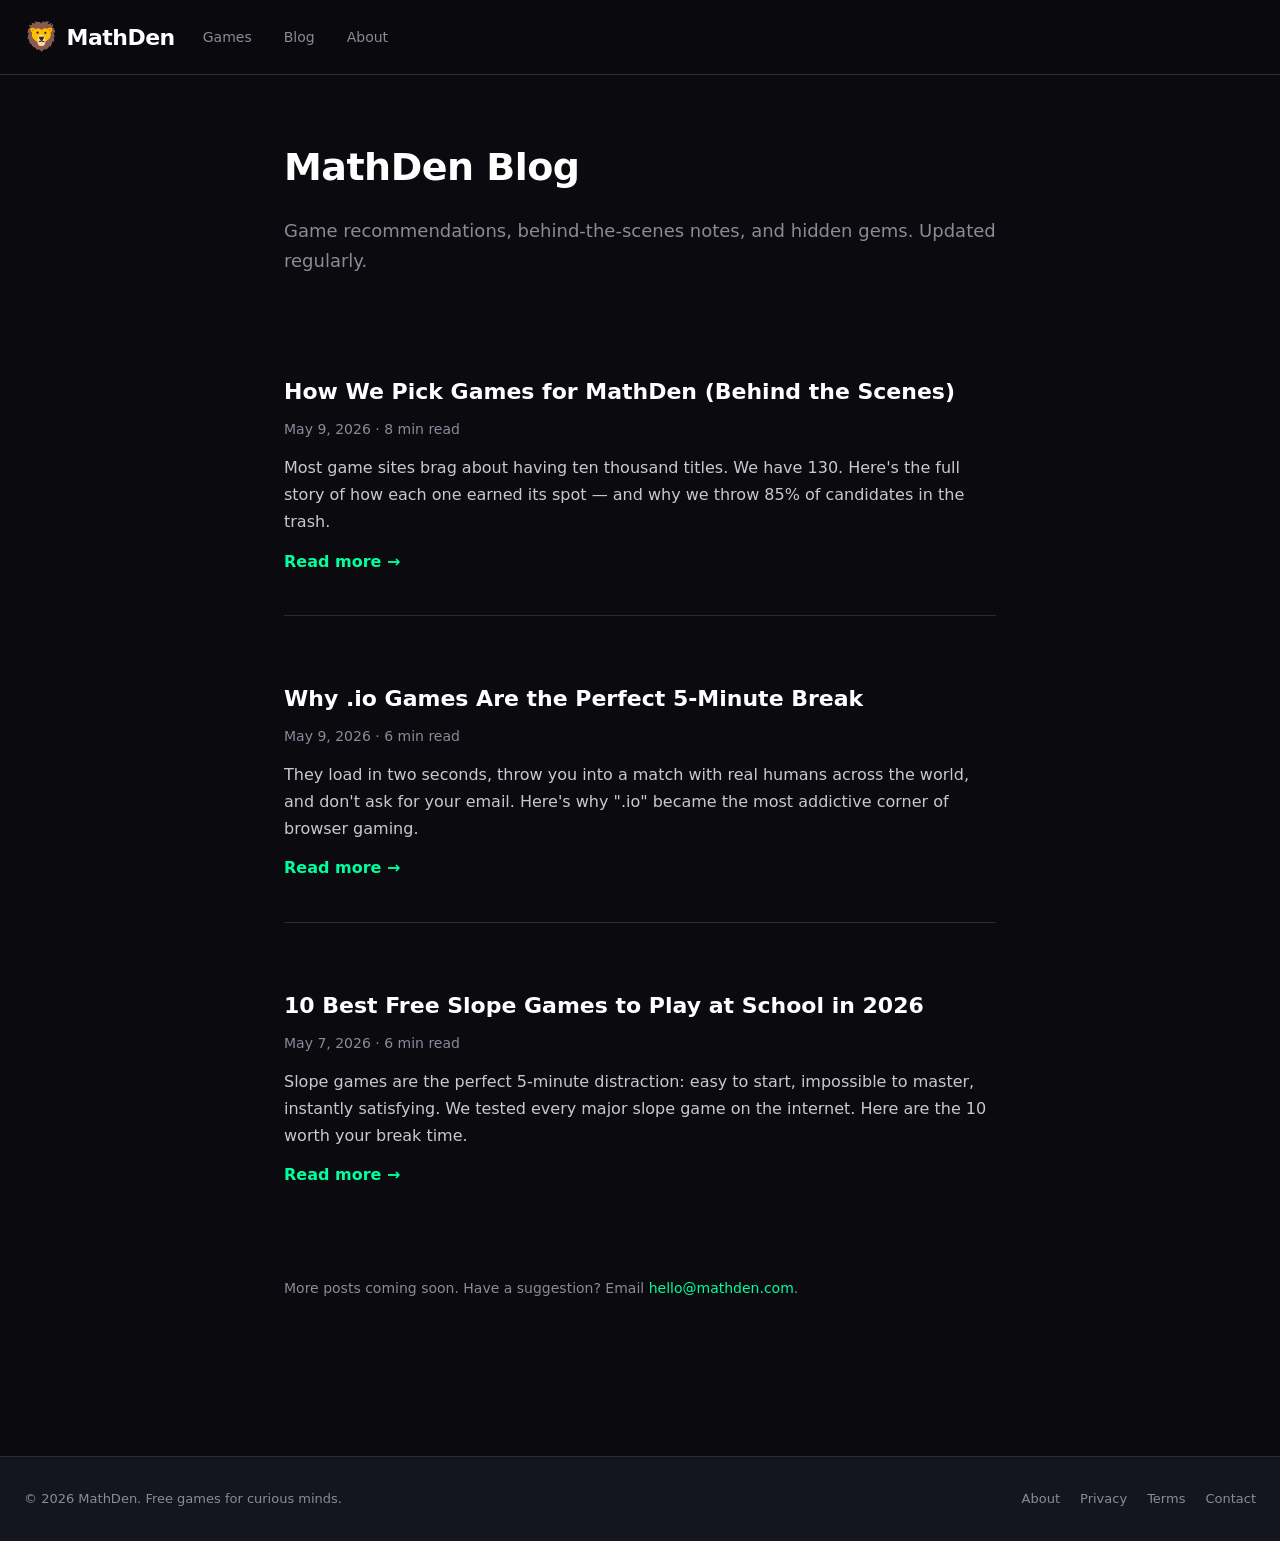
==== blog/index.html @ ac7a28ba "Add Blog nav link + blog index page" ====
<!DOCTYPE html>
<html lang="en">
<head>
  <meta charset="UTF-8">
  <meta name="viewport" content="width=device-width, initial-scale=1.0">

  <title>Blog — MathDen</title>
  <meta name="description" content="Game recommendations, behind-the-scenes notes, and hidden gems from MathDen.">

  <link rel="icon" type="image/svg+xml" href="/favicon.svg">
  <link rel="icon" type="image/png" sizes="32x32" href="/assets/images/favicon-32.png">
  <link rel="icon" type="image/png" sizes="16x16" href="/assets/images/favicon-16.png">
  <link rel="apple-touch-icon" sizes="180x180" href="/assets/images/favicon-180.png">

  <meta property="og:title" content="Blog — MathDen">
  <meta property="og:description" content="Game recommendations, behind-the-scenes notes, and hidden gems from MathDen.">
  <meta property="og:image" content="https://mathden.com/assets/images/og-image.png">
  <meta property="og:url" content="https://mathden.com/blog/">
  <meta property="og:type" content="website">
  <meta property="og:site_name" content="MathDen">

  <link rel="stylesheet" href="/assets/css/style.css">
</head>
<body>

  <header>
    <div class="header-inner">
      <a href="/" class="logo">
        <span class="logo-emoji">🦁</span>
        <span>MathDen</span>
      </a>
      <nav class="header-nav">
        <a href="/" class="header-nav-link">Games</a>
        <a href="/blog/" class="header-nav-link">Blog</a>
        <a href="/about.html" class="header-nav-link">About</a>
      </nav>
    </div>
  </header>

  <main class="text-page">
    <h1>MathDen Blog</h1>
    <p class="lead">Game recommendations, behind-the-scenes notes, and hidden gems. Updated regularly.</p>

    <article style="padding: 24px 0; border-bottom: 1px solid var(--border);">
      <h2 style="margin-bottom: 8px;"><a href="/blog/how-we-pick-games.html" style="color: var(--text); text-decoration: none;">How We Pick Games for MathDen (Behind the Scenes)</a></h2>
      <p style="color: var(--text-dim); font-size: 14px; margin: 0 0 12px;">May 9, 2026 · 8 min read</p>
      <p style="margin: 0;">Most game sites brag about having ten thousand titles. We have 130. Here's the full story of how each one earned its spot — and why we throw 85% of candidates in the trash.</p>
      <p style="margin-top: 12px;"><a href="/blog/how-we-pick-games.html" style="color: var(--accent); text-decoration: none; font-weight: 600;">Read more →</a></p>
    </article>

    <article style="padding: 24px 0; border-bottom: 1px solid var(--border);">
      <h2 style="margin-bottom: 8px;"><a href="/blog/why-io-games-perfect-break.html" style="color: var(--text); text-decoration: none;">Why .io Games Are the Perfect 5-Minute Break</a></h2>
      <p style="color: var(--text-dim); font-size: 14px; margin: 0 0 12px;">May 9, 2026 · 6 min read</p>
      <p style="margin: 0;">They load in two seconds, throw you into a match with real humans across the world, and don't ask for your email. Here's why ".io" became the most addictive corner of browser gaming.</p>
      <p style="margin-top: 12px;"><a href="/blog/why-io-games-perfect-break.html" style="color: var(--accent); text-decoration: none; font-weight: 600;">Read more →</a></p>
    </article>

    <article style="padding: 24px 0;">
      <h2 style="margin-bottom: 8px;"><a href="/blog/best-slope-games-2026.html" style="color: var(--text); text-decoration: none;">10 Best Free Slope Games to Play at School in 2026</a></h2>
      <p style="color: var(--text-dim); font-size: 14px; margin: 0 0 12px;">May 7, 2026 · 6 min read</p>
      <p style="margin: 0;">Slope games are the perfect 5-minute distraction: easy to start, impossible to master, instantly satisfying. We tested every major slope game on the internet. Here are the 10 worth your break time.</p>
      <p style="margin-top: 12px;"><a href="/blog/best-slope-games-2026.html" style="color: var(--accent); text-decoration: none; font-weight: 600;">Read more →</a></p>
    </article>

    <p style="margin-top: 48px; color: var(--text-dim); font-size: 14px;">More posts coming soon. Have a suggestion? Email <a href="mailto:hello@mathden.com" style="color: var(--accent);">hello@mathden.com</a>.</p>
  </main>

  <footer class="site-footer">
    <div class="footer-inner">
      <p>© 2026 MathDen. Free games for curious minds.</p>
      <nav class="footer-links">
        <a href="/about.html">About</a>
        <a href="/privacy.html">Privacy</a>
        <a href="/terms.html">Terms</a>
        <a href="mailto:hello@mathden.com">Contact</a>
      </nav>
    </div>
  </footer>

</body>
</html>
---- assets/css/style.css ----
/* ============================================
   MATHDEN STYLESHEET — v1
   ============================================ */

/* Reset + Base */
* {
  margin: 0;
  padding: 0;
  box-sizing: border-box;
}

:root {
  --bg: #0a0a0f;
  --bg-card: #15151f;
  --bg-card-hover: #1e1e2d;
  --border: #2a2a3a;
  --text: #ffffff;
  --text-dim: #8a8a9a;
  --accent: #00ff9d;
  --accent-glow: rgba(0, 255, 157, 0.15);
  --radius: 16px;
}

body {
  font-family: -apple-system, BlinkMacSystemFont, "Segoe UI", system-ui, sans-serif;
  background: var(--bg);
  color: var(--text);
  min-height: 100vh;
  line-height: 1.5;
}

/* ============================================
   HEADER
   ============================================ */
header {
  position: sticky;
  top: 0;
  background: rgba(10, 10, 15, 0.85);
  backdrop-filter: blur(12px);
  border-bottom: 1px solid var(--border);
  padding: 16px 24px;
  z-index: 100;
}

.header-inner {
  max-width: 1400px;
  margin: 0 auto;
  display: flex;
  align-items: center;
  gap: 24px;
}

.logo {
  display: flex;
  align-items: center;
  gap: 8px;
  font-size: 22px;
  font-weight: 800;
  letter-spacing: -0.5px;
  color: var(--text);
  text-decoration: none;
  white-space: nowrap;
}

.logo-emoji {
  font-size: 28px;
}

.search-bar {
  flex: 1;
  max-width: 500px;
  position: relative;
}

.search-bar input {
  width: 100%;
  padding: 12px 18px 12px 44px;
  background: var(--bg-card);
  border: 1px solid var(--border);
  border-radius: 999px;
  color: var(--text);
  font-size: 15px;
  transition: all 0.2s;
}

.search-bar input:focus {
  outline: none;
  border-color: var(--accent);
  box-shadow: 0 0 0 3px var(--accent-glow);
}

.search-bar input::placeholder {
  color: var(--text-dim);
}

.search-icon {
  position: absolute;
  left: 16px;
  top: 50%;
  transform: translateY(-50%);
  color: var(--text-dim);
  pointer-events: none;
}

/* ============================================
   MAIN LAYOUT
   ============================================ */
main {
  max-width: 1400px;
  margin: 0 auto;
  padding: 32px 24px 80px;
}

.section-title {
  font-size: 24px;
  font-weight: 700;
  margin-bottom: 20px;
  letter-spacing: -0.3px;
}

/* ============================================
   GAME GRID
   ============================================ */
.game-grid {
  display: grid;
  grid-template-columns: repeat(4, 1fr);
  gap: 20px;
}

@media (max-width: 1024px) {
  .game-grid {
    grid-template-columns: repeat(3, 1fr);
  }
}

@media (max-width: 720px) {
  .game-grid {
    grid-template-columns: repeat(2, 1fr);
    gap: 12px;
  }
}

/* ============================================
   GAME CARD
   ============================================ */
.game-card {
  background: var(--bg-card);
  border: 1px solid var(--border);
  border-radius: var(--radius);
  overflow: hidden;
  cursor: pointer;
  transition: all 0.2s ease;
  text-decoration: none;
  color: inherit;
  display: block;
}

.game-card:hover {
  transform: translateY(-4px);
  background: var(--bg-card-hover);
  border-color: var(--accent);
  box-shadow: 0 8px 24px var(--accent-glow);
}

.game-card-thumb {
  width: 100%;
  aspect-ratio: 16/10;
  background: var(--bg);
  object-fit: cover;
  display: block;
}

.game-card-body {
  padding: 12px 14px;
}

.game-card-title {
  font-size: 15px;
  font-weight: 600;
  margin-bottom: 4px;
  white-space: nowrap;
  overflow: hidden;
  text-overflow: ellipsis;
}

.game-card-tag {
  font-size: 12px;
  color: var(--text-dim);
}

/* ============================================
   EMPTY STATE
   ============================================ */
.empty-state {
  text-align: center;
  padding: 80px 20px;
  color: var(--text-dim);
}
/* ============================================
   CATEGORY TABS
   ============================================ */
.category-tabs {
  display: flex;
  gap: 8px;
  overflow-x: auto;
  padding-bottom: 12px;
  margin-bottom: 28px;
  scrollbar-width: none;
  -ms-overflow-style: none;
}

.category-tabs::-webkit-scrollbar {
  display: none;
}

.category-tab {
  background: var(--bg-card);
  border: 1px solid var(--border);
  color: var(--text-dim);
  padding: 10px 18px;
  border-radius: 999px;
  font-size: 14px;
  font-weight: 600;
  cursor: pointer;
  white-space: nowrap;
  transition: all 0.2s;
  font-family: inherit;
}

.category-tab:hover {
  color: var(--text);
  border-color: var(--accent);
}

.category-tab.active {
  background: var(--accent);
  color: #000;
  border-color: var(--accent);
}

/* Section spacing */
section {
  margin-bottom: 40px;
}

/* ============================================
   FOOTER
   ============================================ */
.site-footer {
  border-top: 1px solid var(--border);
  padding: 32px 24px;
  background: var(--bg-card);
  color: var(--text-dim);
  font-size: 13px;
  margin-top: 60px;
}

.footer-inner {
  max-width: 1400px;
  margin: 0 auto;
  display: flex;
  justify-content: space-between;
  align-items: center;
  flex-wrap: wrap;
  gap: 16px;
}

.footer-links {
  display: flex;
  gap: 20px;
  flex-wrap: wrap;
}

.footer-links a {
  color: var(--text-dim);
  text-decoration: none;
  transition: color 0.2s;
}

.footer-links a:hover {
  color: var(--accent);
}

/* ============================================
   MOBILE REFINEMENTS
   ============================================ */
@media (max-width: 480px) {
  .header-inner {
    gap: 12px;
  }

  .logo span:last-child {
    display: none;
  }

  .logo-emoji {
    font-size: 30px;
  }

  .search-bar input {
    padding: 10px 16px 10px 40px;
    font-size: 14px;
  }

  .section-title {
    font-size: 20px;
  }

  main {
    padding: 20px 16px 60px;
  }

  .category-tab {
    padding: 8px 14px;
    font-size: 13px;
  }

  .footer-inner {
    flex-direction: column;
    text-align: center;
  }
}
/* ============================================
   TEXT PAGES (About, Privacy, Terms)
   ============================================ */
.text-page {
  max-width: 760px;
  margin: 0 auto;
  padding: 60px 24px 80px;
  line-height: 1.7;
}

.text-page h1 {
  font-size: 38px;
  margin-bottom: 16px;
  letter-spacing: -0.5px;
}

.text-page h2 {
  font-size: 22px;
  margin: 40px 0 12px;
  color: var(--text);
}

.text-page .lead {
  font-size: 18px;
  color: var(--text-dim);
  margin-bottom: 32px;
}

.text-page p,
.text-page ul {
  color: #c8c8d0;
  margin-bottom: 16px;
}

.text-page ul {
  padding-left: 24px;
}

.text-page li {
  margin-bottom: 8px;
}

.text-page a {
  color: var(--accent);
  text-decoration: none;
}

.text-page a:hover {
  text-decoration: underline;
}

@media (max-width: 480px) {
  .text-page h1 {
    font-size: 28px;
  }
  
  .text-page h2 {
    font-size: 18px;
  }
  
  .text-page {
    padding: 40px 16px 60px;
  }
}
/* ============================================
   AD SLOTS
   ============================================ */
.ad-slot {
  max-width: 1400px;
  margin: 20px auto;
  padding: 0 24px;
  text-align: center;
  min-height: 90px;
  display: flex;
  justify-content: center;
  align-items: center;
}

/* When slot is empty (no ad loaded), hide it */
.ad-slot:empty {
  display: none;
}

/* Ads inside fill nicely */
.ad-slot iframe,
.ad-slot ins,
.ad-slot > div {
  max-width: 100%;
}

/* Spacing tweaks for each placement */
.ad-top {
  margin-top: 8px;
  margin-bottom: 24px;
}

.ad-middle {
  margin: 40px auto;
}

.ad-below-game {
  margin: 16px auto 32px;
}

@media (max-width: 480px) {
  .ad-slot {
    padding: 0 16px;
    min-height: 60px;
    margin: 16px auto;
  }
}
/* TEMPORARY: show ad slot positions for development */
.ad-slot:empty {
  display: flex;
  background: rgba(0, 255, 157, 0.05);
  border: 2px dashed var(--accent);
  border-radius: 8px;
  color: var(--accent);
  font-size: 12px;
  opacity: 0.4;
}

.ad-slot:empty::before {
  content: "AD SLOT — " attr(data-slot);
}

/* ============================================
   ADSTERRA MOBILE STICKY BANNER (320x50)
   Shows only on phones, fixed at bottom
   ============================================ */
.ad-mobile-sticky {
  display: none;
}

@media (max-width: 768px) {
  .ad-mobile-sticky {
    display: block;
    position: fixed;
    bottom: 0;
    left: 0;
    right: 0;
    background: var(--bg-card);
    border-top: 1px solid var(--border);
    z-index: 9999;
    text-align: center;
    padding: 4px 0;
    min-height: 56px;
  }

  /* Push site content up so footer/last cards aren't covered */
  body {
    padding-bottom: 64px;
  }
}
/* ============================================
   LOAD MORE
   ============================================ */
.load-more-wrap {
  text-align: center;
  margin: 40px auto 20px;
  padding: 0 24px;
}

.load-more-count {
  color: var(--text-dim);
  font-size: 13px;
  margin: 0 0 12px;
}

.load-more-btn {
  background: var(--accent);
  color: #000;
  border: none;
  padding: 14px 32px;
  border-radius: 999px;
  font-size: 15px;
  font-weight: 700;
  cursor: pointer;
  font-family: inherit;
  transition: transform 0.1s, box-shadow 0.1s;
}

.load-more-btn:hover {
  transform: translateY(-1px);
  box-shadow: 0 4px 16px rgba(0, 255, 157, 0.3);
}

.load-more-btn:active {
  transform: translateY(0);
}

@media (max-width: 480px) {
  .load-more-btn {
    padding: 12px 28px;
    font-size: 14px;
    width: 100%;
    max-width: 280px;
  }
}
/* ============================================
   HEADER NAV
   ============================================ */
.header-nav {
  display: flex;
  gap: 24px;
  align-items: center;
}

.header-nav-link {
  color: var(--text-dim);
  text-decoration: none;
  font-size: 14px;
  font-weight: 500;
  padding: 8px 4px;
  transition: color 0.15s;
}

.header-nav-link:hover {
  color: var(--accent);
}

@media (max-width: 600px) {
  .header-nav {
    gap: 16px;
  }
  .header-nav-link {
    font-size: 13px;
  }
}
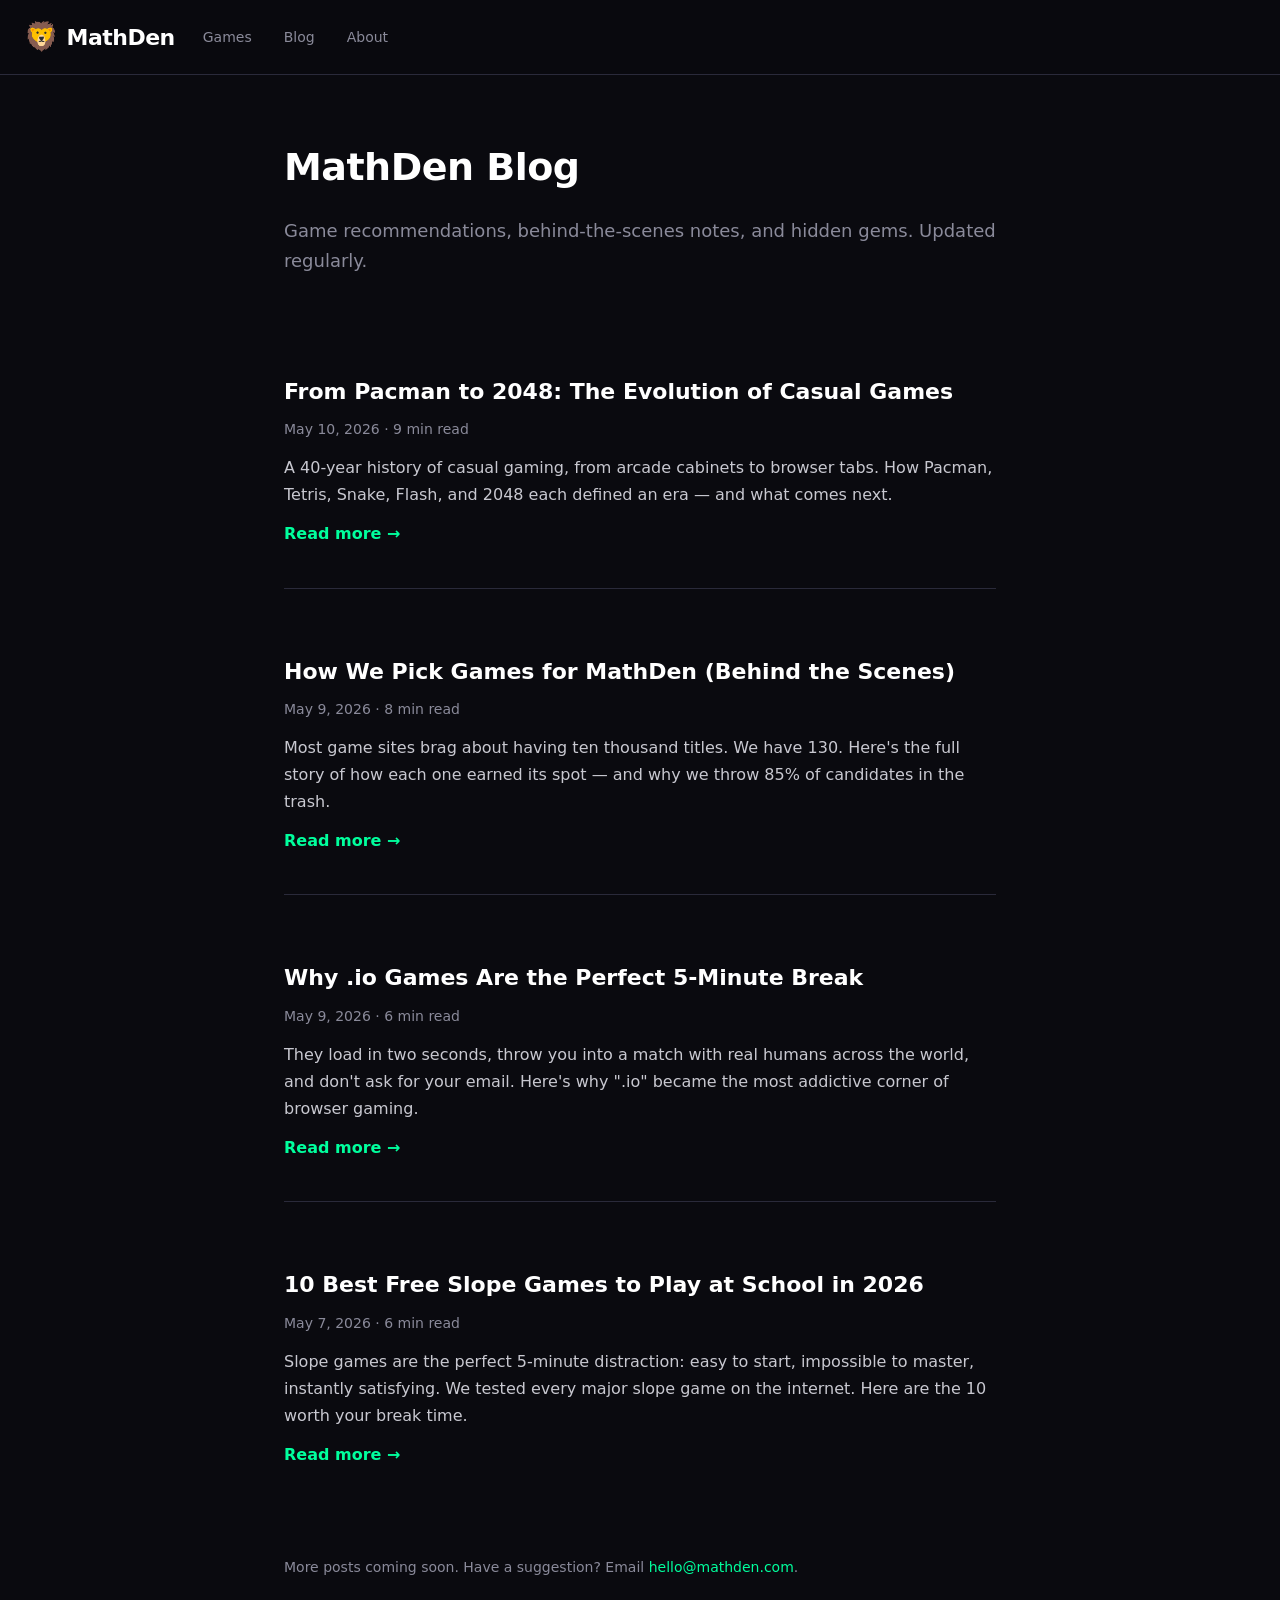
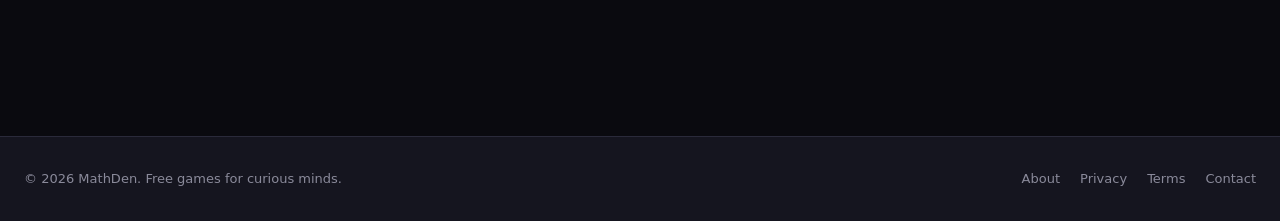
==== commit 6d236674: "Blog post 4: Evolution of casual games + blog index update" ====
--- a/blog/index.html
+++ b/blog/index.html
@@ -42,6 +42,13 @@
     <p class="lead">Game recommendations, behind-the-scenes notes, and hidden gems. Updated regularly.</p>
 
     <article style="padding: 24px 0; border-bottom: 1px solid var(--border);">
+      <h2 style="margin-bottom: 8px;"><a href="/blog/evolution-of-casual-games.html" style="color: var(--text); text-decoration: none;">From Pacman to 2048: The Evolution of Casual Games</a></h2>
+      <p style="color: var(--text-dim); font-size: 14px; margin: 0 0 12px;">May 10, 2026 · 9 min read</p>
+      <p style="margin: 0;">A 40-year history of casual gaming, from arcade cabinets to browser tabs. How Pacman, Tetris, Snake, Flash, and 2048 each defined an era — and what comes next.</p>
+      <p style="margin-top: 12px;"><a href="/blog/evolution-of-casual-games.html" style="color: var(--accent); text-decoration: none; font-weight: 600;">Read more →</a></p>
+    </article>
+
+    <article style="padding: 24px 0; border-bottom: 1px solid var(--border);">
       <h2 style="margin-bottom: 8px;"><a href="/blog/how-we-pick-games.html" style="color: var(--text); text-decoration: none;">How We Pick Games for MathDen (Behind the Scenes)</a></h2>
       <p style="color: var(--text-dim); font-size: 14px; margin: 0 0 12px;">May 9, 2026 · 8 min read</p>
       <p style="margin: 0;">Most game sites brag about having ten thousand titles. We have 130. Here's the full story of how each one earned its spot — and why we throw 85% of candidates in the trash.</p>
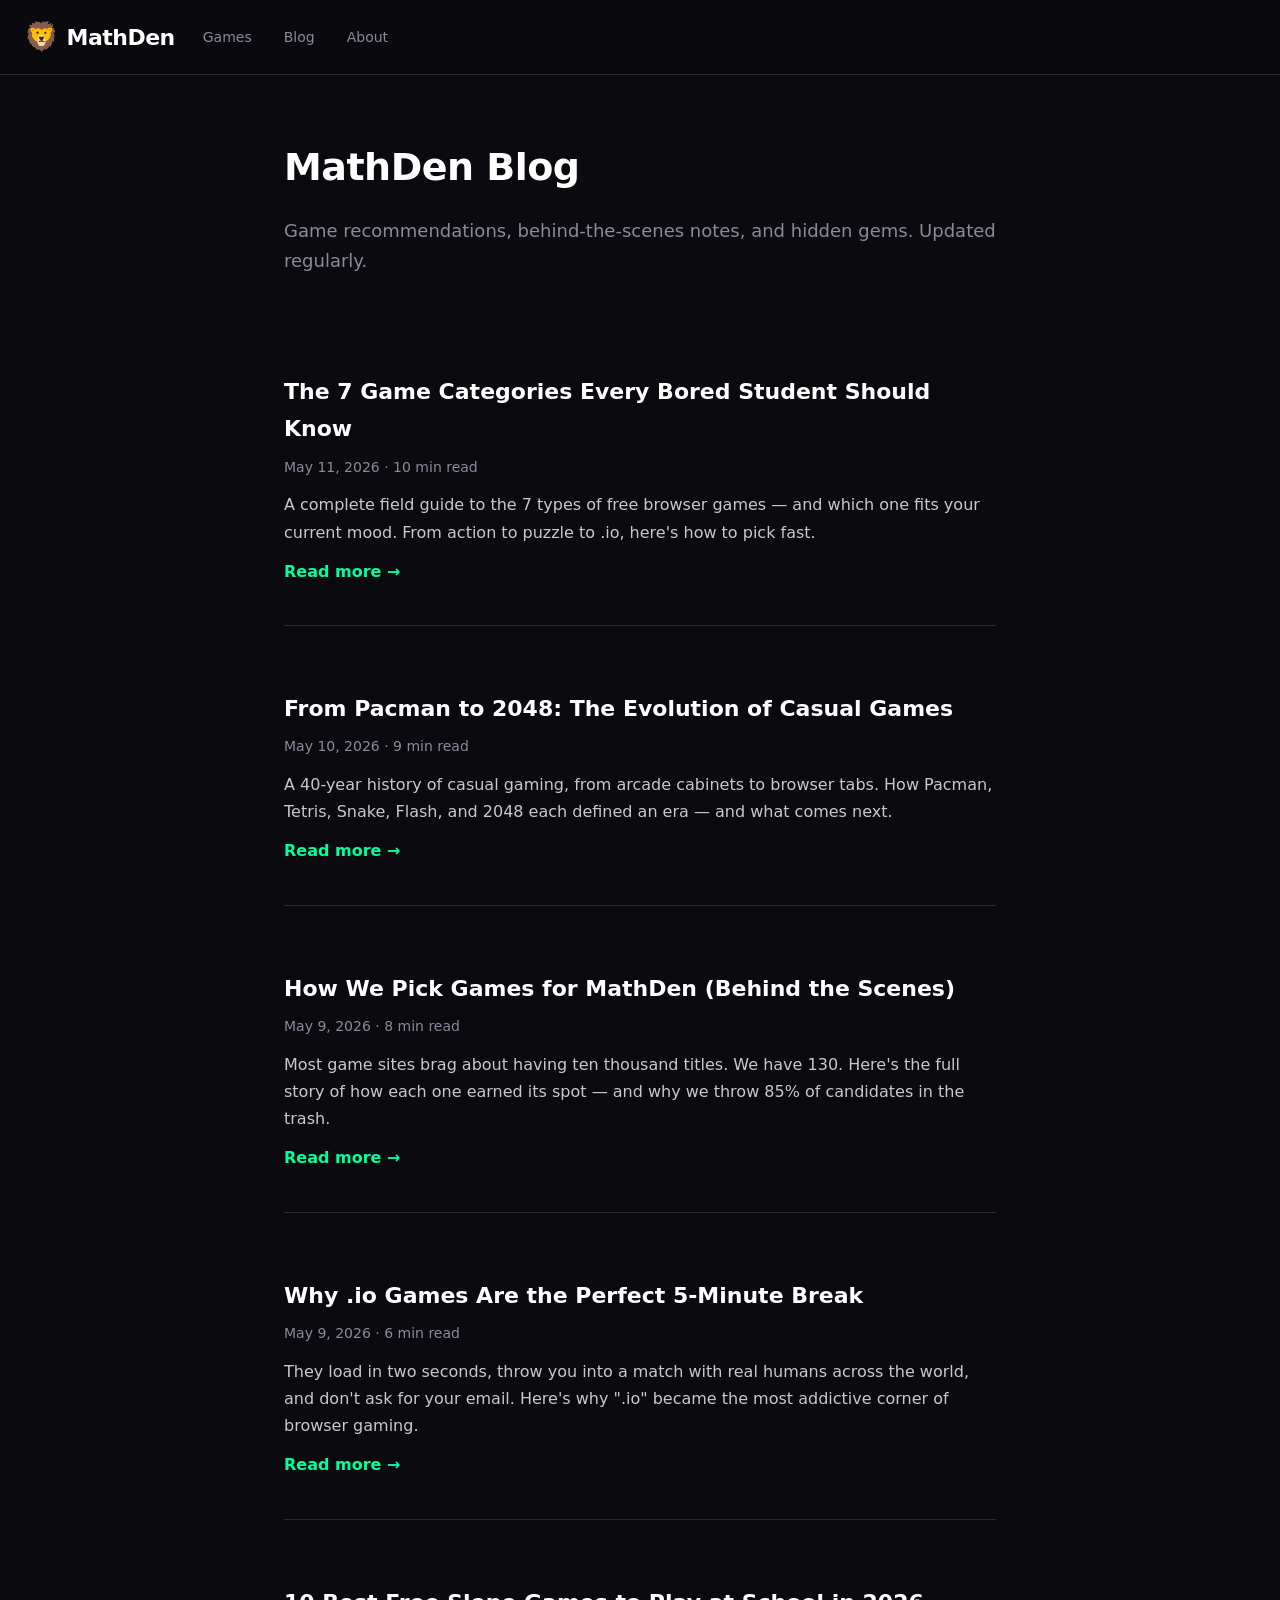
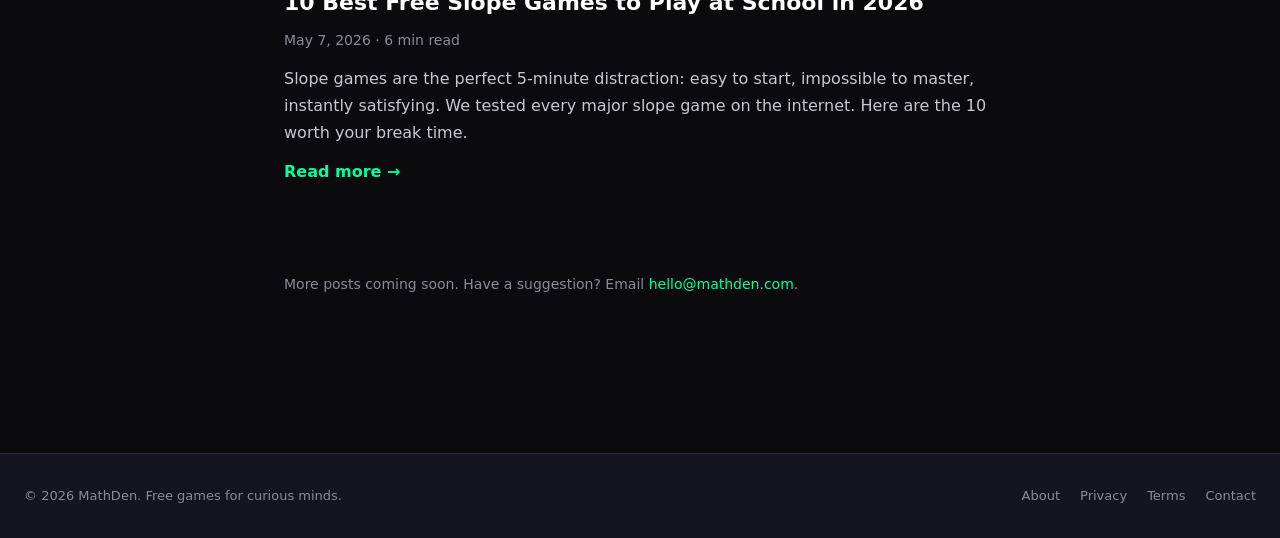
==== commit d2ef61dc: "Blog post 5: 7 game categories field guide" ====
--- a/blog/index.html
+++ b/blog/index.html
@@ -40,7 +40,14 @@
   <main class="text-page">
     <h1>MathDen Blog</h1>
     <p class="lead">Game recommendations, behind-the-scenes notes, and hidden gems. Updated regularly.</p>
-
+    
+    <article style="padding: 24px 0; border-bottom: 1px solid var(--border);">
+      <h2 style="margin-bottom: 8px;"><a href="/blog/seven-game-categories.html" style="color: var(--text); text-decoration: none;">The 7 Game Categories Every Bored Student Should Know</a></h2>
+      <p style="color: var(--text-dim); font-size: 14px; margin: 0 0 12px;">May 11, 2026 · 10 min read</p>
+      <p style="margin: 0;">A complete field guide to the 7 types of free browser games — and which one fits your current mood. From action to puzzle to .io, here's how to pick fast.</p>
+      <p style="margin-top: 12px;"><a href="/blog/seven-game-categories.html" style="color: var(--accent); text-decoration: none; font-weight: 600;">Read more →</a></p>
+    </article>
+    
     <article style="padding: 24px 0; border-bottom: 1px solid var(--border);">
       <h2 style="margin-bottom: 8px;"><a href="/blog/evolution-of-casual-games.html" style="color: var(--text); text-decoration: none;">From Pacman to 2048: The Evolution of Casual Games</a></h2>
       <p style="color: var(--text-dim); font-size: 14px; margin: 0 0 12px;">May 10, 2026 · 9 min read</p>
